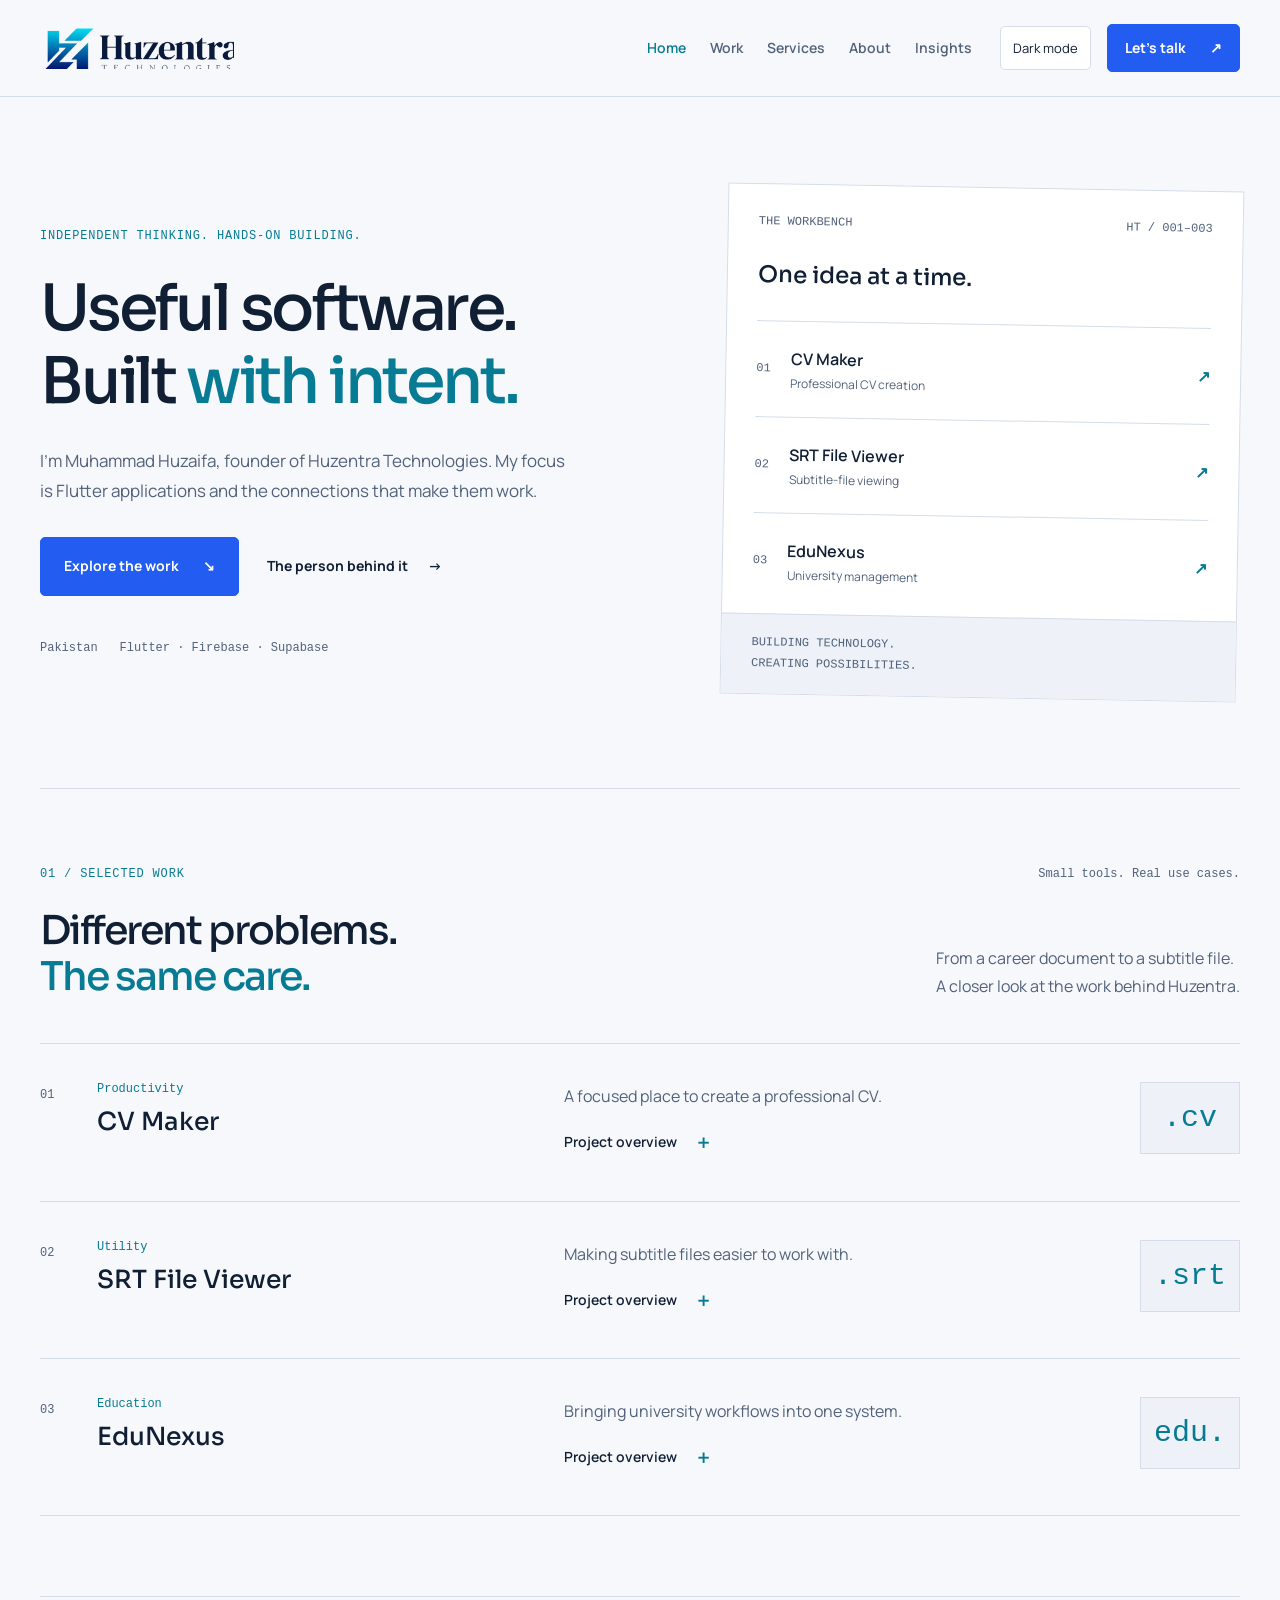
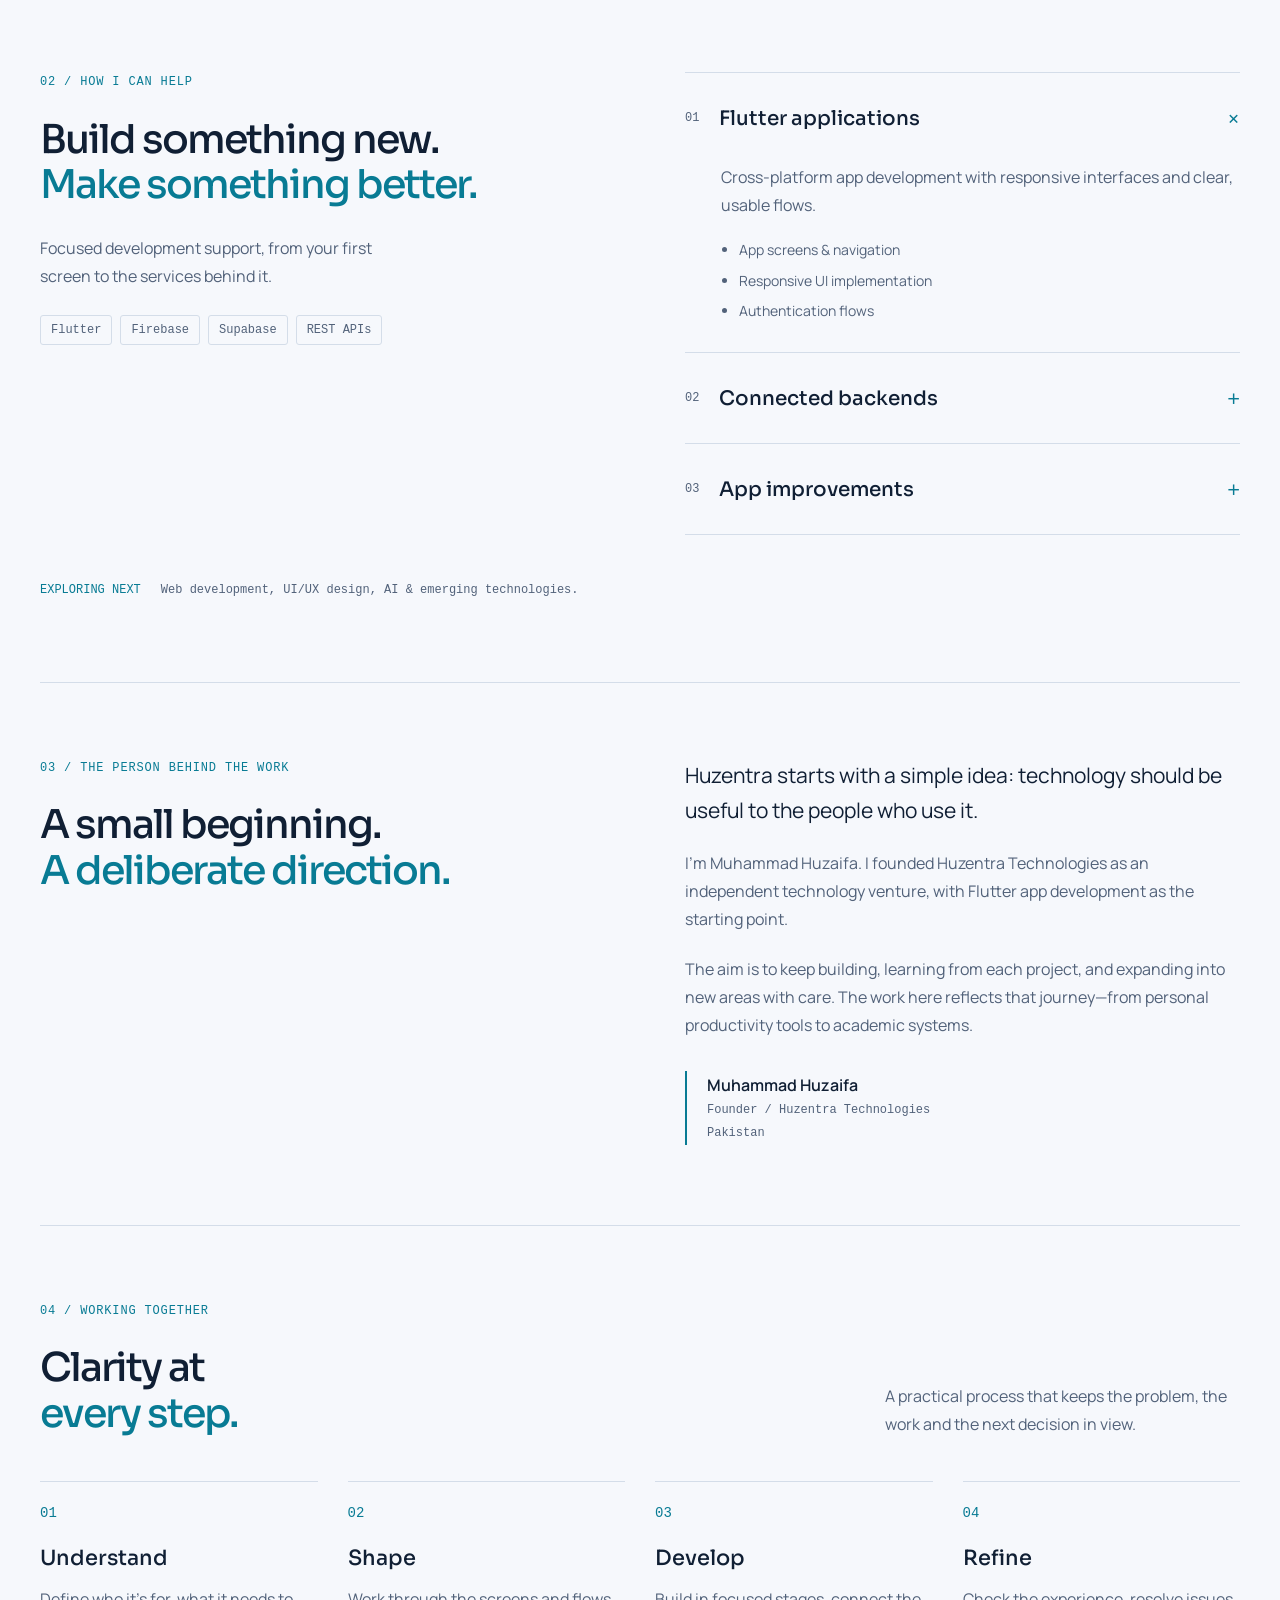
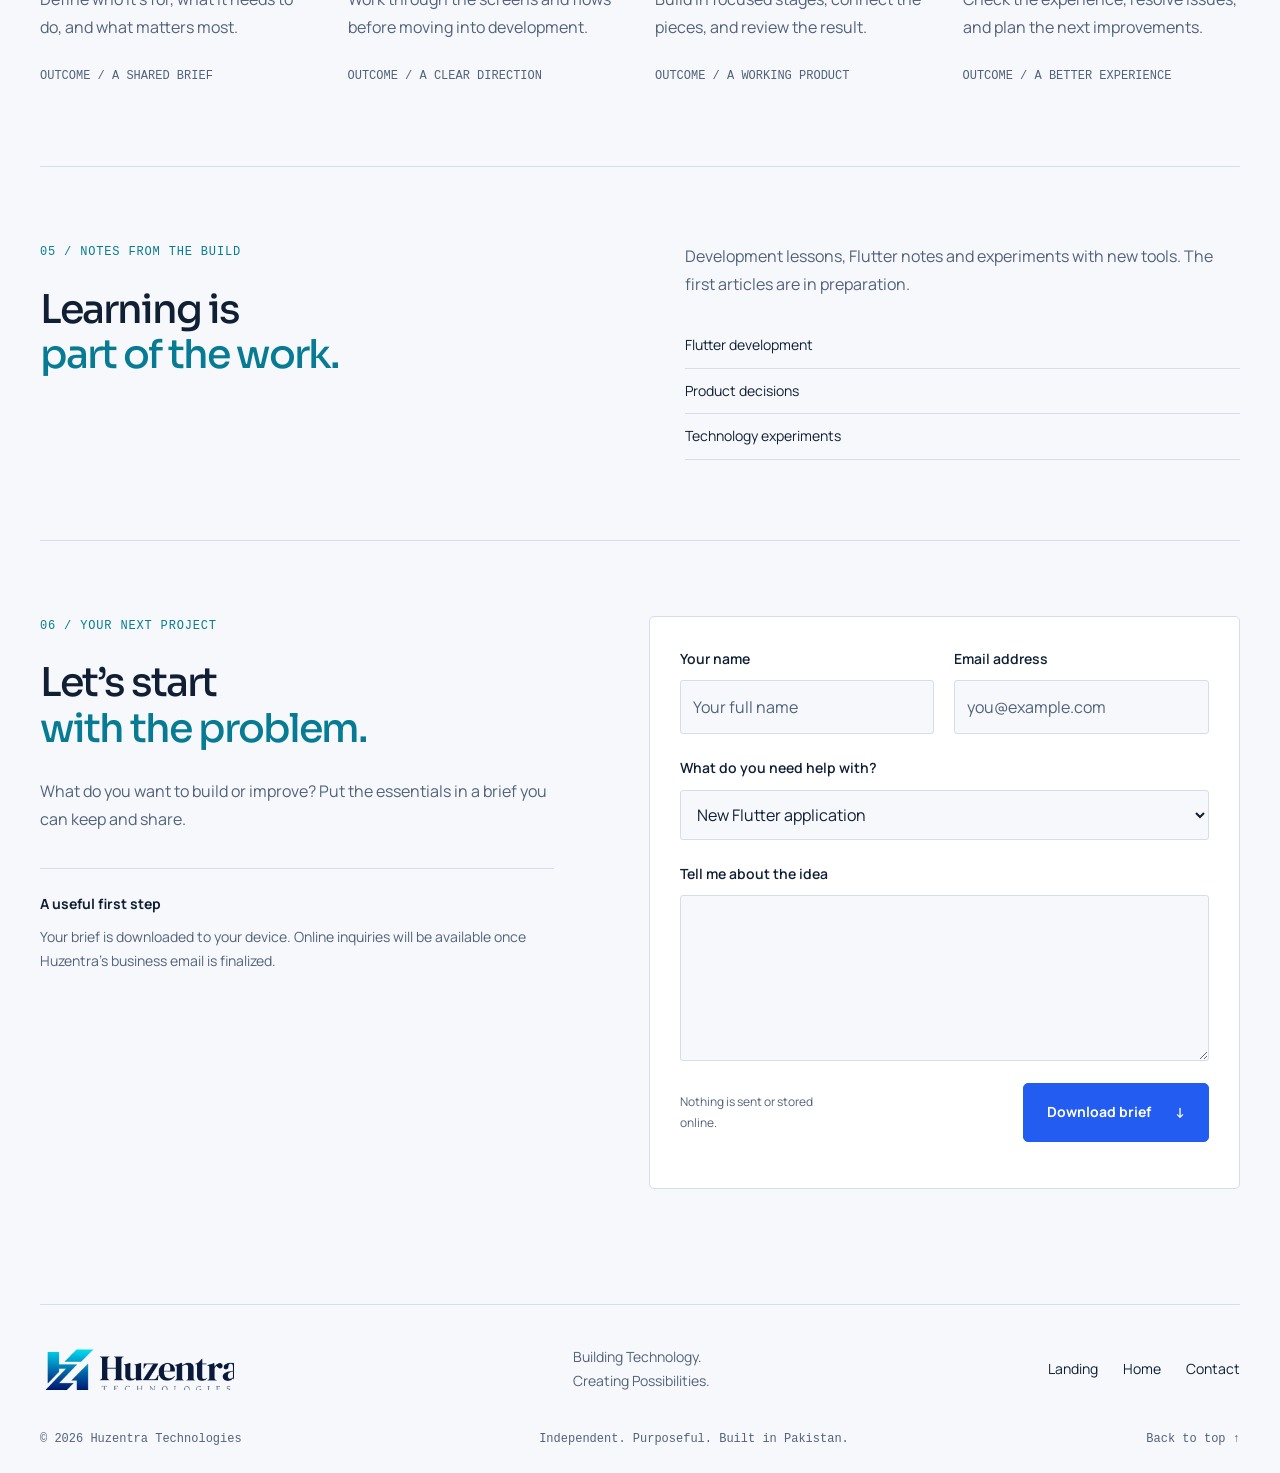
==== home.html @ 87ae975a "Initial Commit" ====
<!doctype html>
<html lang="en" data-theme="dark">
  <head>
    <!-- Page title, fonts, stylesheet and the small interaction script -->
    <meta charset="utf-8">
    <meta name="viewport" content="width=device-width, initial-scale=1">
    <title>
      Work & Studio — Huzentra Technologies
    </title>
    <meta name="description" content="Huzentra Technologies is an independent technology venture founded by Muhammad Huzaifa, focused on Flutter applications, backend integration and useful digital products.">
    <meta name="color-scheme" content="dark light">
    <link rel="icon" href="favicon.svg" type="image/svg+xml">
    <link rel="preconnect" href="https://fonts.googleapis.com">
    <link rel="preconnect" href="https://fonts.gstatic.com" crossorigin>
    <link href="https://fonts.googleapis.com/css2?family=Manrope:wght@400;500;600;700;800&family=Sora:wght@400;500;600;700&display=swap" rel="stylesheet">
    <link rel="stylesheet" href="style.css">
    <script defer src="script.js">
    </script>
  </head>
  <body id="top">
    <a class="skip-link" href="#main">
      Skip to content
    </a>
    <!-- NAVIGATION: edit these links on both HTML pages -->
    <header class="site-header">
      <div class="header-inner">
        <a class="brand" href="index.html" aria-label="Huzentra Technologies landing page">
          <span class="logo-crop">
            <img src="images/logo.png" alt="Huzentra Technologies" width="889" height="283">
          </span>
        </a>
        <nav class="navigation" id="navigation" aria-label="Main navigation">
          <a href="home.html" aria-current="page">
            Home
          </a>
          <a href="home.html#projects">
            Work
          </a>
          <a href="home.html#services">
            Services
          </a>
          <a href="home.html#about">
            About
          </a>
          <a href="home.html#insights">
            Insights
          </a>
          <a class="mobile-contact" href="home.html#contact">
            Start a project
          </a>
        </nav>
        <div class="header-actions">
          <button id="theme-toggle" class="theme-toggle" type="button" aria-label="Switch to light mode" hidden>
            Light mode
          </button>
          <a class="button small header-cta" href="home.html#contact">
            Let’s talk
            <span aria-hidden="true">
              ↗
            </span>
          </a>
          <button class="menu-toggle" aria-expanded="false" aria-controls="navigation" aria-label="Open navigation" hidden>
            <span>
            </span>
            <span>
            </span>
          </button>
        </div>
      </div>
    </header>
    <main class="page-shell" id="main">
      <!-- HERO: edit your headline and introduction here -->
      <section class="hero home-hero">
        <div class="hero-copy">
          <p class="eyebrow">
            INDEPENDENT THINKING. HANDS-ON BUILDING.
          </p>
          <h1>
            Useful software.
            <br>
            Built
            <em>
              with intent.
            </em>
          </h1>
          <p class="hero-description">
            I’m Muhammad Huzaifa, founder of Huzentra Technologies. My focus is Flutter applications and the connections that make them work.
          </p>
          <div class="hero-actions">
            <a class="button" href="#projects">
              Explore the work
              <span aria-hidden="true">
                ↘
              </span>
            </a>
            <a class="text-link" href="#about">
              The person behind it
              <span aria-hidden="true">
                →
              </span>
            </a>
          </div>
          <p class="hero-footnote">
            <span>
              Pakistan
            </span>
            <span>
              Flutter · Firebase · Supabase
            </span>
          </p>
        </div>
        <aside class="work-index" aria-label="Portfolio index">
          <div class="index-heading">
            <span>
              THE WORKBENCH
            </span>
            <span>
              HT / 001–003
            </span>
          </div>
          <p>
            One idea at a time.
          </p>
          <a href="#cv-maker">
            <span class="index-num">
              01
            </span>
            <span>
              CV Maker
              <small>
                Professional CV creation
              </small>
            </span>
            <span class="index-arrow" aria-hidden="true">
              ↗
            </span>
          </a>
          <a href="#srt-viewer">
            <span class="index-num">
              02
            </span>
            <span>
              SRT File Viewer
              <small>
                Subtitle-file viewing
              </small>
            </span>
            <span class="index-arrow" aria-hidden="true">
              ↗
            </span>
          </a>
          <a href="#edunexus">
            <span class="index-num">
              03
            </span>
            <span>
              EduNexus
              <small>
                University management
              </small>
            </span>
            <span class="index-arrow" aria-hidden="true">
              ↗
            </span>
          </a>
          <div class="index-footer">
            BUILDING TECHNOLOGY.
            <br>
            CREATING POSSIBILITIES.
          </div>
        </aside>
      </section>
      <!-- PROJECTS: edit the three project articles below -->
      <section class="section work-section" id="projects">
        <div class="section-top">
          <p class="eyebrow">
            01 / SELECTED WORK
          </p>
          <p class="aside-label">
            Small tools. Real use cases.
          </p>
        </div>
        <div class="section-heading">
          <h2>
            Different problems.
            <br>
            <em>
              The same care.
            </em>
          </h2>
          <p>
            From a career document to a subtitle file.
            <br>
            A closer look at the work behind Huzentra.
          </p>
        </div>
        <div class="project-list">
          <article class="project-row" id="cv-maker">
            <div class="project-index">
              01
            </div>
            <div class="project-title">
              <span class="tag">
                Productivity
              </span>
              <h3>
                CV Maker
              </h3>
            </div>
            <div class="project-description">
              <p>
                A focused place to create a professional CV.
              </p>
              <details class="project-details">
                <summary>
                  Project overview
                  <span aria-hidden="true">
                    +
                  </span>
                </summary>
                <div>
                  <p>
                    A CV brings education, skills and experience into one document. CV Maker is a portfolio project centered on professional CV creation.
                  </p>
                  <p class="project-meta">
                    Focus: Professional CV creation
                  </p>
                  <p class="project-meta">
                    Screenshots, technical notes and release details will be added as project documentation is prepared.
                  </p>
                </div>
              </details>
            </div>
            <div class="project-notation" aria-hidden="true">
              .cv
            </div>
          </article>
          <article class="project-row" id="srt-viewer">
            <div class="project-index">
              02
            </div>
            <div class="project-title">
              <span class="tag">
                Utility
              </span>
              <h3>
                SRT File Viewer
              </h3>
            </div>
            <div class="project-description">
              <p>
                Making subtitle files easier to work with.
              </p>
              <details class="project-details">
                <summary>
                  Project overview
                  <span aria-hidden="true">
                    +
                  </span>
                </summary>
                <div>
                  <p>
                    SRT File Viewer is a utility project for viewing subtitle files. Its subject is simple: the text and timing that sit behind a subtitle track.
                  </p>
                  <p class="project-meta">
                    Focus: Subtitle-file viewing
                  </p>
                  <p class="project-meta">
                    Screenshots, technical notes and release details will be added as project documentation is prepared.
                  </p>
                </div>
              </details>
            </div>
            <div class="project-notation" aria-hidden="true">
              .srt
            </div>
          </article>
          <article class="project-row" id="edunexus">
            <div class="project-index">
              03
            </div>
            <div class="project-title">
              <span class="tag">
                Education
              </span>
              <h3>
                EduNexus
              </h3>
            </div>
            <div class="project-description">
              <p>
                Bringing university workflows into one system.
              </p>
              <details class="project-details">
                <summary>
                  Project overview
                  <span aria-hidden="true">
                    +
                  </span>
                </summary>
                <div>
                  <p>
                    EduNexus is a university management system project. It explores digital workflows in an academic setting.
                  </p>
                  <p class="project-meta">
                    Focus: University management
                  </p>
                  <p class="project-meta">
                    Screenshots, technical notes and release details will be added as project documentation is prepared.
                  </p>
                </div>
              </details>
            </div>
            <div class="project-notation" aria-hidden="true">
              edu.
            </div>
          </article>
        </div>
      </section>
      <!-- SERVICES -->
      <section class="section services-section" id="services">
        <div class="services-intro">
          <p class="eyebrow">
            02 / HOW I CAN HELP
          </p>
          <h2>
            Build something new.
            <br>
            <em>
              Make something better.
            </em>
          </h2>
          <p>
            Focused development support, from your first screen to the services behind it.
          </p>
          <div class="toolkit">
            <span>
              Flutter
            </span>
            <span>
              Firebase
            </span>
            <span>
              Supabase
            </span>
            <span>
              REST APIs
            </span>
          </div>
        </div>
        <div class="service-list">
          <details open>
            <summary>
              <span>
                01
              </span>
              <h3>
                Flutter applications
              </h3>
              <span class="detail-plus" aria-hidden="true">
                +
              </span>
            </summary>
            <div>
              <p>
                Cross-platform app development with responsive interfaces and clear, usable flows.
              </p>
              <ul>
                <li>
                  App screens & navigation
                </li>
                <li>
                  Responsive UI implementation
                </li>
                <li>
                  Authentication flows
                </li>
              </ul>
            </div>
          </details>
          <details>
            <summary>
              <span>
                02
              </span>
              <h3>
                Connected backends
              </h3>
              <span class="detail-plus" aria-hidden="true">
                +
              </span>
            </summary>
            <div>
              <p>
                Connect the interface to the information it needs.
              </p>
              <ul>
                <li>
                  Firebase & Supabase integration
                </li>
                <li>
                  Database connections
                </li>
                <li>
                  Third-party API integration
                </li>
              </ul>
            </div>
          </details>
          <details>
            <summary>
              <span>
                03
              </span>
              <h3>
                App improvements
              </h3>
              <span class="detail-plus" aria-hidden="true">
                +
              </span>
            </summary>
            <div>
              <p>
                Keep an existing product moving forward with focused improvements.
              </p>
              <ul>
                <li>
                  UI refinements
                </li>
                <li>
                  Feature implementation
                </li>
                <li>
                  Maintenance & fixes
                </li>
              </ul>
            </div>
          </details>
        </div>
        <p class="future-note">
          EXPLORING NEXT
          <span>
            Web development, UI/UX design, AI & emerging technologies.
          </span>
        </p>
      </section>
      <!-- ABOUT / FOUNDER -->
      <section class="section about-section" id="about">
        <div>
          <p class="eyebrow">
            03 / THE PERSON BEHIND THE WORK
          </p>
          <h2>
            A small beginning.
            <br>
            <em>
              A deliberate direction.
            </em>
          </h2>
        </div>
        <div class="founder-story">
          <p class="founder-lead">
            Huzentra starts with a simple idea: technology should be useful to the people who use it.
          </p>
          <p>
            I’m Muhammad Huzaifa. I founded Huzentra Technologies as an independent technology venture, with Flutter app development as the starting point.
          </p>
          <p>
            The aim is to keep building, learning from each project, and expanding into new areas with care. The work here reflects that journey—from personal productivity tools to academic systems.
          </p>
          <div class="founder-signoff">
            <strong>
              Muhammad Huzaifa
            </strong>
            <span>
              Founder / Huzentra Technologies
            </span>
            <span>
              Pakistan
            </span>
          </div>
        </div>
      </section>
      <!-- PROCESS -->
      <section class="section process-section" id="process">
        <p class="eyebrow">
          04 / WORKING TOGETHER
        </p>
        <div class="section-heading">
          <h2>
            Clarity at
            <br>
            <em>
              every step.
            </em>
          </h2>
          <p>
            A practical process that keeps the problem, the work and the next decision in view.
          </p>
        </div>
        <ol class="process-list">
          <li>
            <span class="step-number">
              01
            </span>
            <h3>
              Understand
            </h3>
            <p>
              Define who it’s for, what it needs to do, and what matters most.
            </p>
            <small>
              OUTCOME / A SHARED BRIEF
            </small>
          </li>
          <li>
            <span class="step-number">
              02
            </span>
            <h3>
              Shape
            </h3>
            <p>
              Work through the screens and flows before moving into development.
            </p>
            <small>
              OUTCOME / A CLEAR DIRECTION
            </small>
          </li>
          <li>
            <span class="step-number">
              03
            </span>
            <h3>
              Develop
            </h3>
            <p>
              Build in focused stages, connect the pieces, and review the result.
            </p>
            <small>
              OUTCOME / A WORKING PRODUCT
            </small>
          </li>
          <li>
            <span class="step-number">
              04
            </span>
            <h3>
              Refine
            </h3>
            <p>
              Check the experience, resolve issues, and plan the next improvements.
            </p>
            <small>
              OUTCOME / A BETTER EXPERIENCE
            </small>
          </li>
        </ol>
      </section>
      <!-- INSIGHTS -->
      <section class="section insights-section" id="insights">
        <div>
          <p class="eyebrow">
            05 / NOTES FROM THE BUILD
          </p>
          <h2>
            Learning is
            <br>
            <em>
              part of the work.
            </em>
          </h2>
        </div>
        <div>
          <p>
            Development lessons, Flutter notes and experiments with new tools. The first articles are in preparation.
          </p>
          <div class="topic-list">
            <span>
              Flutter development
            </span>
            <span>
              Product decisions
            </span>
            <span>
              Technology experiments
            </span>
          </div>
        </div>
      </section>
      <!-- CONTACT: downloads a brief, does not send an email -->
      <section class="section contact-section" id="contact">
        <div class="contact-intro">
          <p class="eyebrow">
            06 / YOUR NEXT PROJECT
          </p>
          <h2>
            Let’s start
            <br>
            <em>
              with the problem.
            </em>
          </h2>
          <p>
            What do you want to build or improve? Put the essentials in a brief you can keep and share.
          </p>
          <div class="contact-note">
            <strong>
              A useful first step
            </strong>
            <p>
              Your brief is downloaded to your device. Online inquiries will be available once Huzentra’s business email is finalized.
            </p>
          </div>
        </div>
        <form id="brief-form">
          <noscript>
            <p class="form-fallback">
              Enable JavaScript to download a brief locally. This form does not send inquiries.
            </p>
          </noscript>
          <fieldset disabled>
            <div class="form-row">
              <div>
                <label for="name">
                  Your name
                </label>
                <input id="name" name="name" autocomplete="name" required maxlength="100" placeholder="Your full name">
              </div>
              <div>
                <label for="email">
                  Email address
                </label>
                <input id="email" name="email" type="email" autocomplete="email" required maxlength="200" placeholder="you@example.com">
              </div>
            </div>
            <label for="service">
              What do you need help with?
            </label>
            <select id="service" name="service">
              <option>
                New Flutter application
              </option>
              <option>
                Backend or API integration
              </option>
              <option>
                Improving an existing app
              </option>
              <option>
                Exploring an idea
              </option>
            </select>
            <label for="details">
              Tell me about the idea
            </label>
            <textarea id="details" name="details" required maxlength="5000" rows="5" placeholder="Who is it for? What should it help them do?">
            </textarea>
            <div class="form-bottom">
              <span>
                Nothing is sent or stored online.
              </span>
              <button type="submit" class="button">
                Download brief
                <span aria-hidden="true">
                  ↓
                </span>
              </button>
            </div>
            <p class="form-status" id="form-status" role="status" aria-live="polite">
            </p>
          </fieldset>
        </form>
      </section>
    </main>
    <!-- FOOTER -->
    <footer class="site-footer">
      <div class="footer-main">
        <a class="brand" href="index.html" aria-label="Huzentra Technologies landing page">
          <span class="logo-crop">
            <img src="images/logo.png" alt="Huzentra Technologies" width="889" height="283">
          </span>
        </a>
        <p>
          Building Technology.
          <br>
          Creating Possibilities.
        </p>
        <nav aria-label="Footer navigation">
          <a href="index.html">
            Landing
          </a>
          <a href="home.html">
            Home
          </a>
          <a href="home.html#contact">
            Contact
          </a>
        </nav>
      </div>
      <div class="footer-bottom">
        <span>
          © 2026 Huzentra Technologies
        </span>
        <span>
          Independent. Purposeful. Built in Pakistan.
        </span>
        <a href="#top">
          Back to top ↑
        </a>
      </div>
    </footer>
  </body>
</html>
---- style.css ----
/* =============================================================
   HUZENTRA TECHNOLOGIES
   Edit this file directly. No build commands or frameworks.
   ============================================================= */

/* 1. COLORS: dark theme first, light theme below */
:root {
  color-scheme: dark;
  --background: #091321;
  --surface: #111f30;
  --soft: #0d1a2a;
  --text: #eef3fb;
  --muted: #a3b0c3;
  --border: #26394e;
  --accent: #66dce6;
  --blue: #235cf0;
  --logo-filter: brightness(0) invert(1);
}

html[data-theme="light"] {
  color-scheme: light;
  --background: #f6f8fc;
  --surface: #ffffff;
  --soft: #eef2f8;
  --text: #101f34;
  --muted: #52627a;
  --border: #d4dde9;
  --accent: #087b94;
  --logo-filter: none;
}

/* 2. BASIC PAGE STYLES */
* { box-sizing: border-box; }
html { scroll-behavior: smooth; scroll-padding-top: 110px; }
body {
  margin: 0;
  background: var(--background);
  color: var(--text);
  font: 16px/1.75 'Manrope', Arial, sans-serif;
}
a { color: inherit; text-decoration: none; }
img { display: block; max-width: 100%; height: auto; }
button, input, textarea, select { font: inherit; }
button, summary { cursor: pointer; }
[hidden] { display: none !important; }
h1, h2, h3 { font-family: 'Sora', Arial, sans-serif; font-weight: 500; line-height: 1.15; }
h1, h2, h3, p { margin: 0; }
h1, h2 { letter-spacing: -0.05em; }
h1 { font-size: clamp(42px, 5vw, 72px); }
h2 { font-size: clamp(30px, 3.1vw, 46px); }
h3 { font-size: 25px; }
em { color: var(--accent); font-style: normal; }
a:focus-visible, button:focus-visible, summary:focus-visible,
input:focus-visible, textarea:focus-visible, select:focus-visible {
  outline: 2px solid var(--accent);
  outline-offset: 5px;
}
.page-shell, .site-footer { width: min(1240px, calc(100% - 80px)); margin: auto; }
.eyebrow { margin-bottom: 25px; color: var(--accent); font: 12px/1.7 Consolas, monospace; letter-spacing: 0.07em; }
.button {
  display: inline-flex; align-items: center; justify-content: center; gap: 24px;
  padding: 16px 23px; border: 1px solid var(--blue); border-radius: 5px;
  background: var(--blue); color: #fff; font-size: 14px; font-weight: 700;
}
.button:hover { background: #174ac9; }
.button.small { padding: 11px 17px; }
.text-link { display: inline-flex; align-items: center; gap: 20px; font-size: 14px; font-weight: 700; }
.text-link:hover, .navigation a:hover { color: var(--accent); }
.skip-link { position: fixed; top: -100px; left: 20px; z-index: 100; padding: 12px; background: var(--blue); color: #fff; }
.skip-link:focus { top: 12px; }

/* 3. NAVIGATION, TRANSPARENT LOGO AND THEME BUTTON */
.site-header { position: sticky; top: 0; z-index: 20; background: var(--background); border-bottom: 1px solid var(--border); }
.header-inner { max-width: 1392px; min-height: 96px; margin: auto; padding: 18px 40px; display: flex; align-items: center; gap: 28px; }
.brand { display: inline-flex; flex-shrink: 0; }
/* Crop only the transparent margins; the original logo file is unchanged. */
.logo-crop { position: relative; display: block; overflow: hidden; width: 194px; aspect-ratio: 4.65; }
.logo-crop img { position: absolute; width: 132%; max-width: none; height: auto; left: -13.1%; top: -47%; background: transparent; filter: var(--logo-filter); }
.navigation { display: flex; align-items: center; gap: 24px; margin-left: auto; }
.navigation a { color: var(--muted); font-size: 14px; font-weight: 600; }
.navigation a[aria-current] { color: var(--accent); }
.header-actions { display: flex; align-items: center; gap: 16px; }
.theme-toggle { min-height: 44px; padding: 8px 12px; border: 1px solid var(--border); border-radius: 5px; background: var(--surface); color: var(--text); font-size: 13px; white-space: nowrap; }
.menu-toggle, .mobile-contact { display: none; }

/* 4. LANDING AND HOME HERO SECTIONS */
.hero { display: grid; grid-template-columns: 1.2fr 1fr; align-items: center; gap: 65px; padding: 90px 0; }
.hero-copy, .landing-art { min-width: 0; }
.hero-description { max-width: 525px; margin-top: 27px; color: var(--muted); font-size: 17px; }
.hero-actions { display: flex; align-items: center; gap: 28px; flex-wrap: wrap; margin-top: 32px; }
.hero-footnote { display: flex; gap: 22px; flex-wrap: wrap; margin-top: 42px; color: var(--muted); font: 12px/1.7 Consolas, monospace; }
.landing-hero { gap: 25px; }
.landing-hero h1 { font-size: clamp(40px, 4.4vw, 65px); }
.landing-art { overflow: hidden; border-radius: 6px; background: #09162b; }
.art-caption { display: flex; justify-content: space-between; gap: 15px; padding: 20px; color: #bbc9de; font: 12px/1.7 Consolas, monospace; }
.work-index { padding: 27px 30px 0; background: var(--surface); border: 1px solid var(--border); transform: rotate(1deg); }
.index-heading { display: flex; justify-content: space-between; gap: 15px; font: 12px/1.7 Consolas, monospace; color: var(--muted); }
.work-index > p { margin: 28px 0; font: 500 23px/1.4 'Sora', Arial, sans-serif; }
.work-index > a { display: flex; align-items: center; gap: 20px; padding: 23px 0; border-top: 1px solid var(--border); font-weight: 600; }
.work-index > a:hover { color: var(--accent); }
.index-num { color: var(--muted); font: 12px Consolas, monospace; }
.work-index small { display: block; color: var(--muted); font-size: 12px; font-weight: 400; }
.index-arrow { margin-left: auto; color: var(--accent); }
.index-footer { margin: 5px -30px 0; padding: 18px 30px; background: var(--soft); border-top: 1px solid var(--border); color: var(--muted); font: 12px/1.8 Consolas, monospace; }

/* 5. PROJECTS */
.section { padding: 75px 0 20px; margin-bottom: 60px; border-top: 1px solid var(--border); }
.section-top, .section-heading { display: flex; justify-content: space-between; gap: 45px; }
.section-heading { align-items: end; margin-bottom: 43px; }
.section-heading > p { max-width: 355px; color: var(--muted); }
.aside-label { color: var(--muted); font: 12px/1.7 Consolas, monospace; }
.project-list { border-top: 1px solid var(--border); }
.project-row { display: grid; grid-template-columns: 30px 1fr 1.25fr 100px; align-items: start; gap: 27px; padding: 38px 0; border-bottom: 1px solid var(--border); scroll-margin-top: 115px; }
.project-index { padding-top: 6px; color: var(--muted); font: 12px Consolas, monospace; }
.tag { display: block; margin-bottom: 12px; color: var(--accent); font: 12px Consolas, monospace; }
.project-description > p { margin-bottom: 12px; color: var(--muted); }
.project-details summary { display: inline-flex; align-items: center; gap: 20px; list-style: none; font-size: 14px; font-weight: 600; }
summary::-webkit-details-marker { display: none; }
.project-details summary span, .detail-plus { color: var(--accent); font-size: 23px; }
details[open] summary > span:last-child { transform: rotate(45deg); }
.project-details > div { padding-top: 20px; color: var(--muted); }
.project-details > div p { margin-bottom: 14px; }
.project-meta { font-size: 12px; }
.project-notation { padding: 18px 10px; border: 1px solid var(--border); background: var(--soft); color: var(--accent); text-align: center; font: 30px Consolas, monospace; }
.work-more { margin-top: 28px; }

/* 6. SERVICES AND ABOUT */
.services-section, .about-section, .insights-section { display: grid; grid-template-columns: 1fr 1fr; gap: 35px 90px; }
.services-intro > p:not(.eyebrow) { max-width: 385px; margin-top: 25px; color: var(--muted); }
.toolkit { display: flex; flex-wrap: wrap; gap: 8px; margin-top: 25px; }
.toolkit span { padding: 7px 10px; border: 1px solid var(--border); border-radius: 3px; color: var(--muted); font: 12px Consolas, monospace; }
.service-list { border-top: 1px solid var(--border); }
.service-list details { border-bottom: 1px solid var(--border); }
.service-list summary { display: flex; align-items: center; gap: 20px; padding: 25px 0; list-style: none; }
.service-list summary > span:first-child { color: var(--muted); font: 12px Consolas, monospace; }
.service-list h3 { font-size: 20px; }
.detail-plus { margin-left: auto; }
.service-list details > div { padding: 0 0 25px 36px; color: var(--muted); }
.service-list ul { margin: 16px 0 0; padding-left: 18px; font-size: 14px; }
.service-list li { padding: 3px 0; }
.future-note { grid-column: 1 / -1; display: flex; flex-wrap: wrap; gap: 20px; margin-top: 10px; color: var(--accent); font: 12px/1.8 Consolas, monospace; }
.future-note span { color: var(--muted); }
.founder-story > p { margin-bottom: 22px; color: var(--muted); }
.founder-story .founder-lead { color: var(--text); font-size: 21px; line-height: 1.65; }
.founder-signoff { display: flex; flex-direction: column; border-left: 2px solid var(--accent); padding-left: 20px; margin-top: 32px; }
.founder-signoff strong { font-weight: 600; }
.founder-signoff span { color: var(--muted); font: 12px/1.9 Consolas, monospace; }

/* 7. PROCESS AND INSIGHTS */
.process-list { display: grid; grid-template-columns: repeat(4, 1fr); gap: 30px; padding: 0; margin: 40px 0 0; list-style: none; }
.process-list li { padding-top: 23px; border-top: 1px solid var(--border); }
.step-number { display: block; margin-bottom: 25px; color: var(--accent); font: 14px Consolas, monospace; }
.process-list h3 { margin-bottom: 15px; font-size: 21px; }
.process-list p, .insights-section > div > p:not(.eyebrow) { color: var(--muted); }
.process-list small { display: block; margin-top: 25px; color: var(--muted); font: 12px/1.7 Consolas, monospace; }
.topic-list { display: flex; flex-direction: column; margin-top: 25px; }
.topic-list span { padding: 10px 0; border-bottom: 1px solid var(--border); font-size: 14px; }

/* 8. CONTACT FORM */
.contact-section { display: grid; grid-template-columns: 1fr 1.15fr; gap: 95px; padding-bottom: 55px; }
.contact-intro > p:not(.eyebrow) { margin-top: 25px; color: var(--muted); }
.contact-note { padding-top: 23px; margin-top: 35px; border-top: 1px solid var(--border); font-size: 14px; }
.contact-note p { margin-top: 8px; color: var(--muted); }
form { min-width: 0; padding: 30px; border: 1px solid var(--border); border-radius: 5px; background: var(--surface); }
fieldset { min-width: 0; margin: 0; padding: 0; border: 0; }
.form-row { display: grid; grid-template-columns: 1fr 1fr; gap: 20px; }
.form-row > div { min-width: 0; }
label { display: block; margin-bottom: 9px; font-size: 14px; font-weight: 600; }
input, textarea, select { display: block; width: 100%; padding: 12px; margin-bottom: 22px; border: 1px solid var(--border); border-radius: 3px; background: var(--background); color: var(--text); font-size: 16px; }
input::placeholder, textarea::placeholder { color: var(--muted); opacity: 1; }
textarea { min-height: 130px; resize: vertical; }
.form-bottom { display: flex; align-items: center; justify-content: space-between; gap: 20px; }
.form-bottom > span { max-width: 150px; color: var(--muted); font-size: 12px; }
.form-status { margin-top: 16px; color: var(--accent); font-size: 14px; }
.form-status:empty { display: none; }
.form-fallback { margin-bottom: 20px; }

/* 9. CALL TO ACTION AND FOOTER */
.closing-cta { padding: 25px 0 90px; text-align: center; }
.closing-cta .button { margin-top: 30px; }
.site-footer { padding: 40px 0 23px; border-top: 1px solid var(--border); }
.footer-main, .footer-bottom { display: flex; justify-content: space-between; gap: 30px; }
.footer-main { align-items: center; }
.footer-main > p { color: var(--muted); font-size: 14px; }
.footer-main nav { display: flex; gap: 25px; font-size: 14px; }
.footer-bottom { padding-top: 35px; color: var(--muted); font: 12px/1.8 Consolas, monospace; }

/* 10. TABLET AND MOBILE */
@media (max-width: 1100px) {
  .header-inner { padding: 16px 28px; min-height: 85px; }
  .logo-crop { width: 175px; }
  .header-actions { margin-left: auto; }
  .header-cta { display: none; }
  .menu-toggle { display: flex; flex-direction: column; justify-content: center; gap: 6px; width: 42px; height: 44px; padding: 10px; border: 1px solid var(--border); border-radius: 4px; background: transparent; }
  .menu-toggle span { width: 20px; height: 1px; background: var(--text); }
  .navigation { display: none; position: absolute; top: 100%; left: 0; right: 0; padding: 18px 28px; background: var(--background); border-bottom: 1px solid var(--border); }
  .navigation.is-open { display: grid; grid-template-columns: 1fr 1fr; gap: 5px 20px; }
  .navigation a { padding: 10px 0; font-size: 16px; }
  .mobile-contact { display: block; }
  .hero { gap: 35px; padding: 60px 0; }
  .project-row { grid-template-columns: 25px 1fr 1.3fr; gap: 22px; }
  .project-notation { display: none; }
  .services-section, .about-section, .insights-section, .contact-section { gap: 35px; }
  .form-row { grid-template-columns: 1fr; gap: 0; }
  .form-bottom { flex-wrap: wrap; }
}

@media (max-width: 760px) {
  .header-inner { padding: 14px 20px; gap: 10px; }
  .header-actions { gap: 8px; }
  .logo-crop { width: 155px; }
  .theme-toggle { padding: 8px; font-size: 12px; }
  .page-shell, .site-footer { width: calc(100% - 40px); }
  .hero { grid-template-columns: 1fr; padding: 48px 0; gap: 35px; }
  .hero-description { font-size: 16px; }
  .hero-actions { gap: 22px; }
  .work-index { transform: none; padding: 22px 24px 0; }
  .index-footer { margin: 5px -24px 0; padding: 18px 24px; }
  .art-caption { flex-wrap: wrap; }
  .section { padding-top: 43px; margin-bottom: 43px; }
  .section-heading { display: block; margin-bottom: 30px; }
  .section-heading > p { margin-top: 22px; max-width: 100%; }
  .aside-label { display: none; }
  .project-row { grid-template-columns: 22px 1fr; gap: 10px 16px; padding: 29px 0; }
  .project-description { grid-column: 2; }
  .project-title h3 { margin-bottom: 6px; }
  .services-section, .about-section, .insights-section, .contact-section { grid-template-columns: 1fr; }
  .process-list { grid-template-columns: 1fr 1fr; gap: 25px; }
  .closing-cta { padding: 10px 0 55px; }
  .footer-main, .footer-bottom { flex-wrap: wrap; }
  .footer-main nav { width: 100%; justify-content: space-between; padding-top: 22px; border-top: 1px solid var(--border); }
  .footer-bottom { gap: 12px; }
  .footer-bottom > span:nth-child(2) { display: none; }
}

@media (max-width: 420px) {
  .header-inner { padding: 12px 14px; }
  .logo-crop { width: 135px; }
  .hero-actions { align-items: flex-start; flex-direction: column; }
  .process-list { grid-template-columns: 1fr; }
  form { padding: 20px; }
  .form-bottom { align-items: flex-start; flex-direction: column; }
  .form-bottom .button { width: 100%; }
  .form-bottom > span { max-width: 100%; }
}

/* Keep navigation available when JavaScript is disabled. */
@media (max-width: 1100px) {
  html:not([data-ready]) .navigation { display: flex; position: static; flex-wrap: wrap; }
  html:not([data-ready]) .header-inner { flex-wrap: wrap; }
}
@media (prefers-reduced-motion: reduce) {
  html { scroll-behavior: auto; }
}
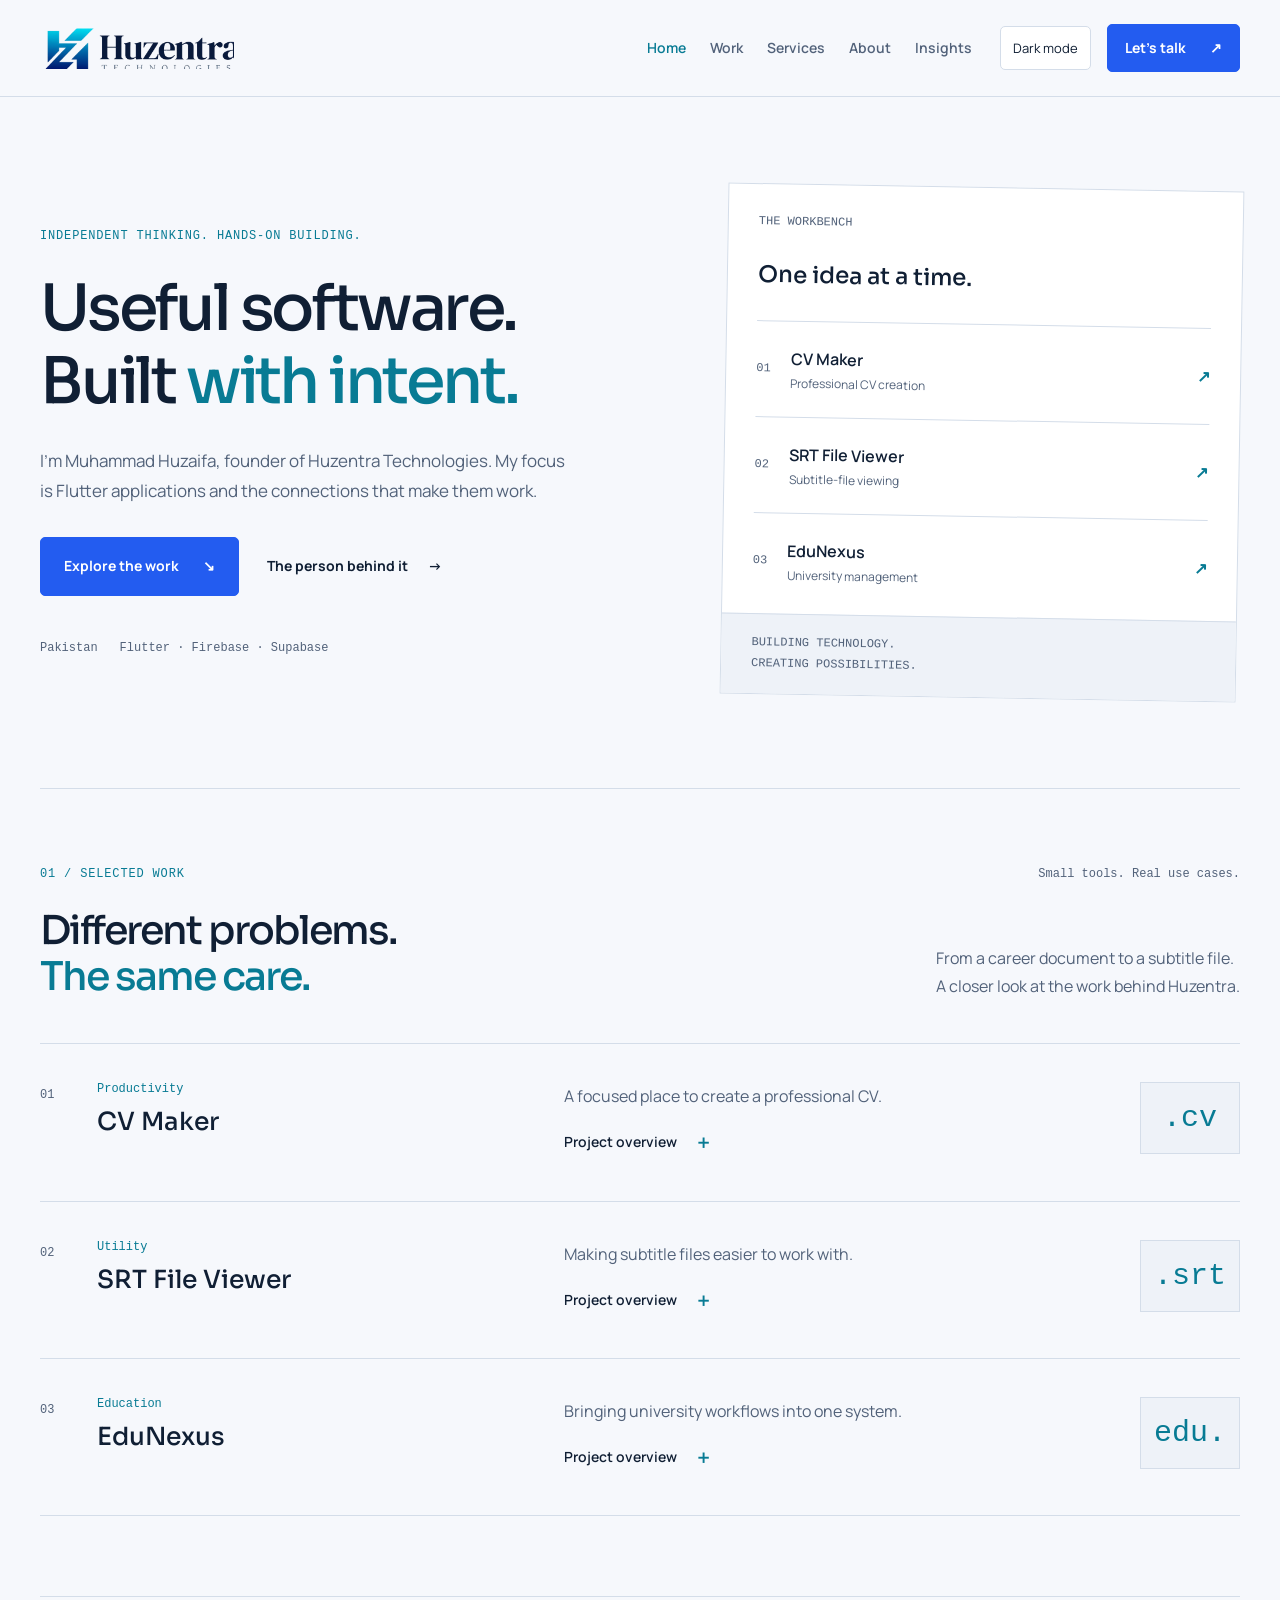
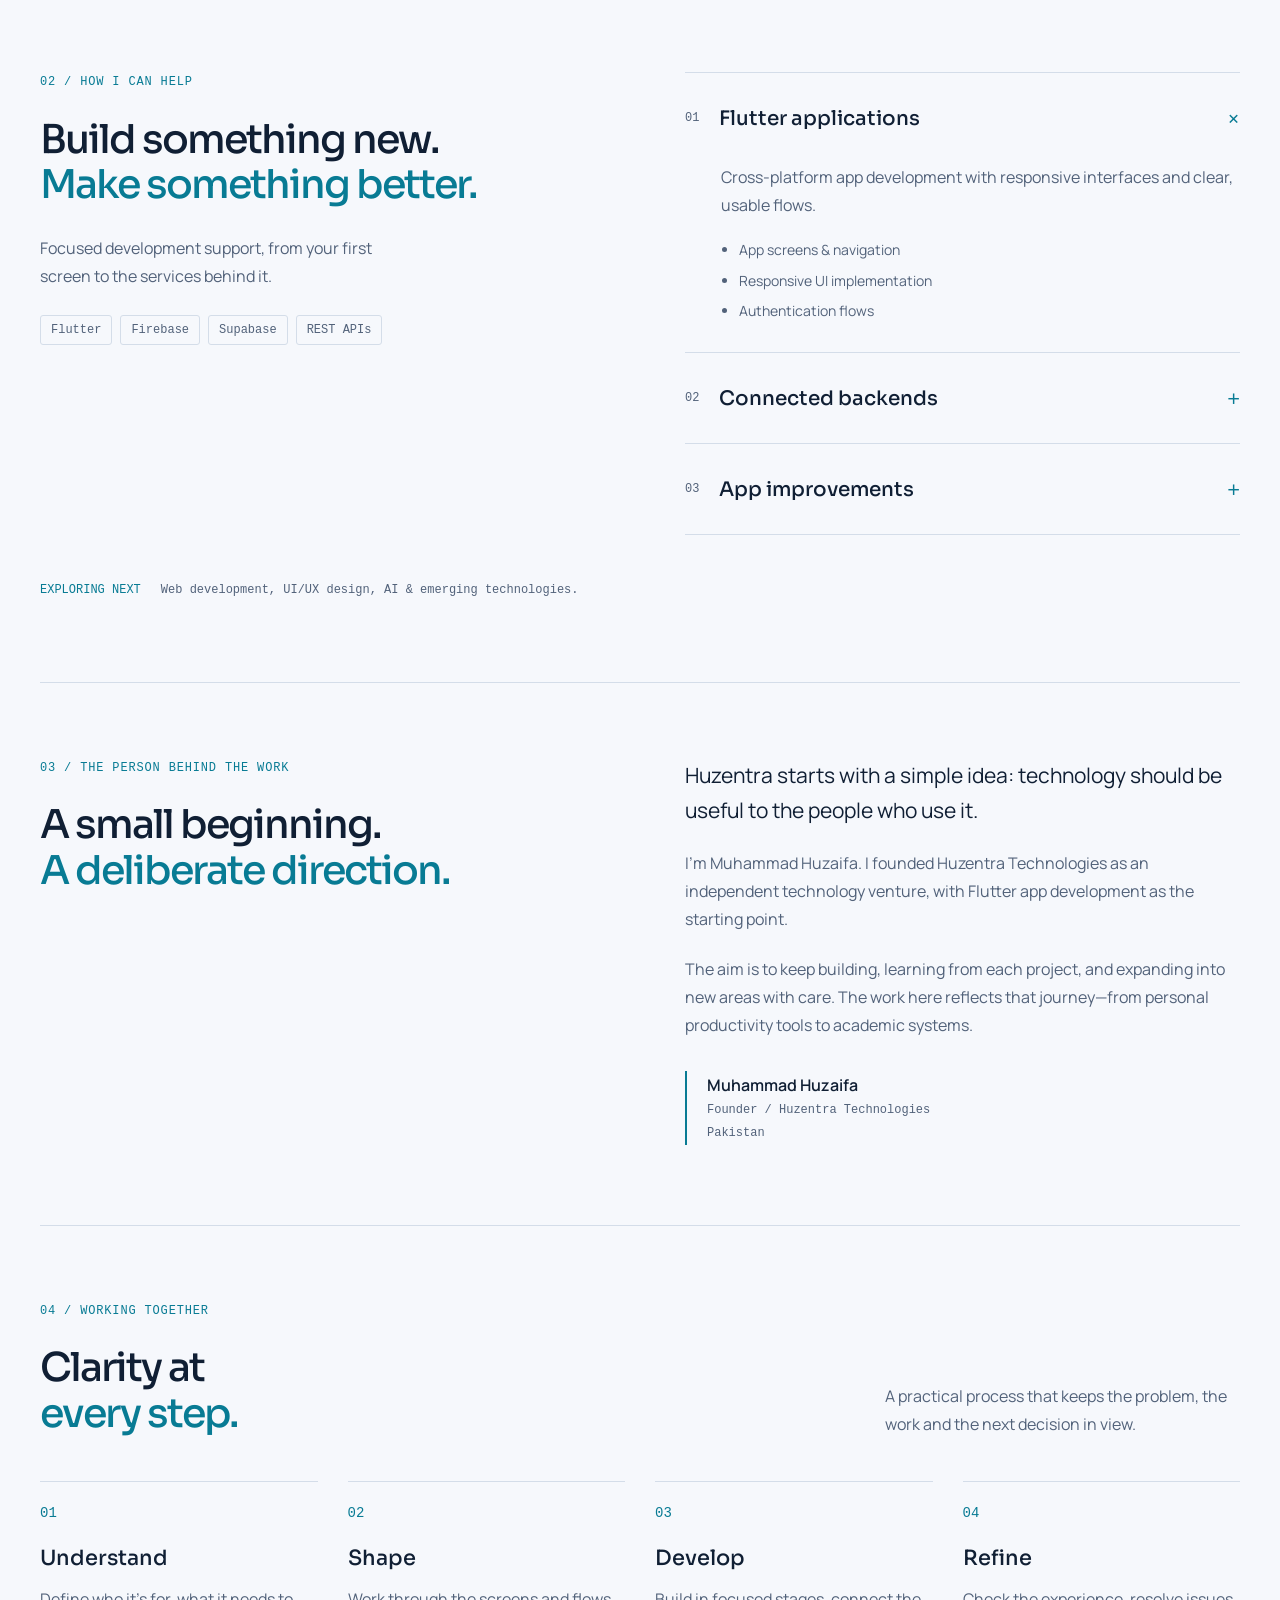
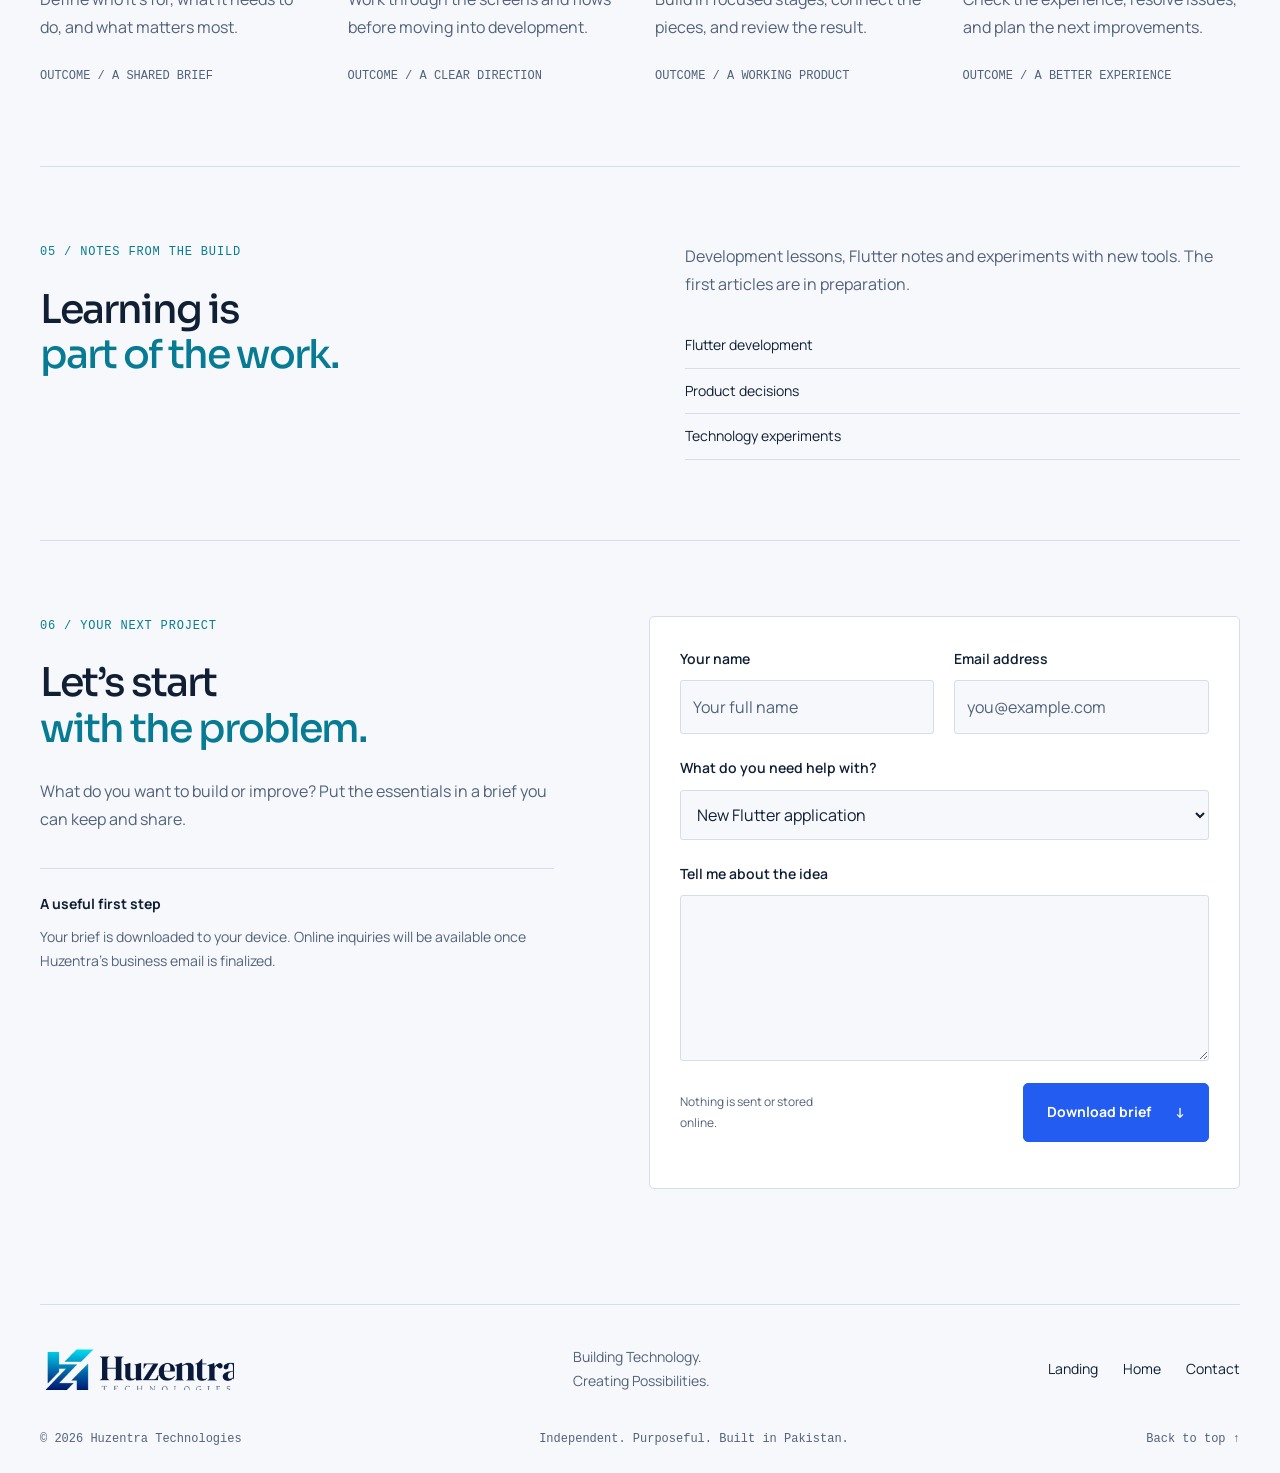
==== commit e2774f25: "Remove subtitle from index heading in home.html" ====
--- a/home.html
+++ b/home.html
@@ -114,9 +114,6 @@
             <span>
               THE WORKBENCH
             </span>
-            <span>
-              HT / 001–003
-            </span>
           </div>
           <p>
             One idea at a time.
--- a/style.css
+++ b/style.css
@@ -1,8 +1,3 @@
-/* =============================================================
-   HUZENTRA TECHNOLOGIES
-   Edit this file directly. No build commands or frameworks.
-   ============================================================= */
-
 /* 1. COLORS: dark theme first, light theme below */
 :root {
   color-scheme: dark;
